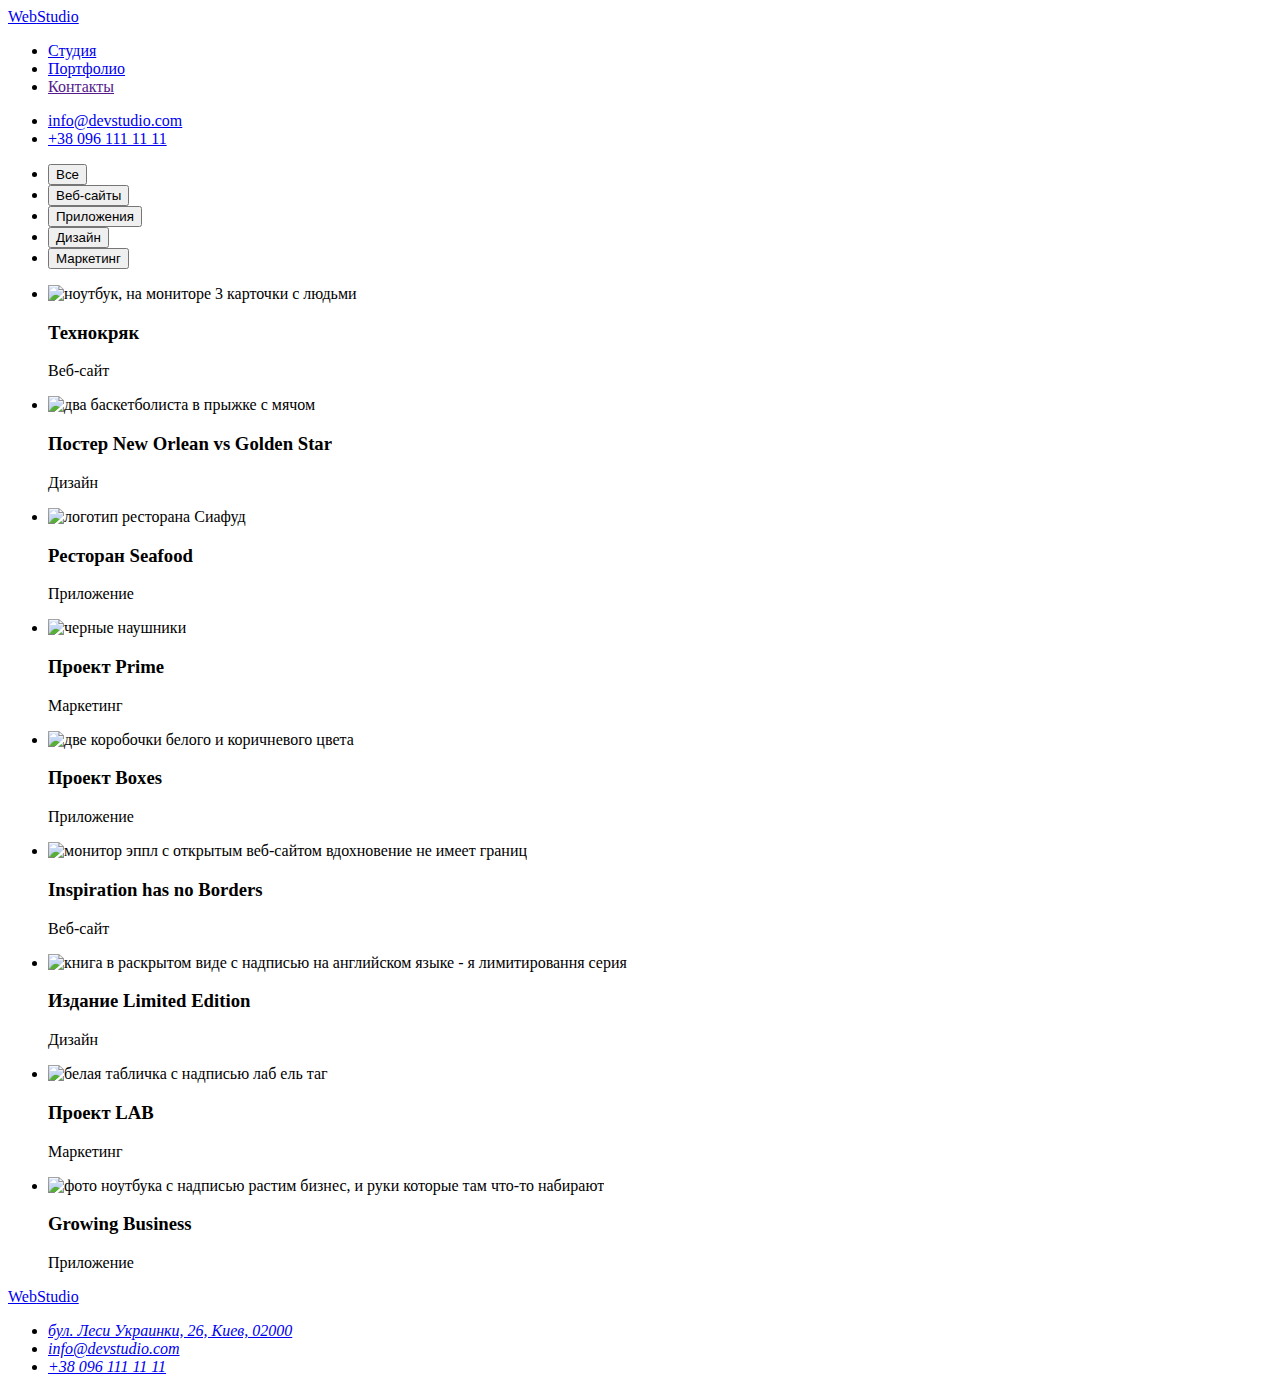
==== portfolio.html @ 6d4d5c62 "import" ====
<!DOCTYPE html>
<html lang="en">
<head>
    <meta charset="UTF-8">
    <meta http-equiv="X-UA-Compatible" content="IE=edge">
    <meta name="viewport" content="width=device-width, initial-scale=1.0">
    <title>Портфолио</title>
    <link rel="preconnect" href="https://fonts.gstatic.com">
    <link href="https://fonts.googleapis.com/css2?family=Raleway:wght@700&family=Roboto:wght@400;500;700;900&display=swap"
        rel="stylesheet">
    <link rel="stylesheet" href="https://cdnjs.cloudflare.com/ajax/libs/modern-normalize/1.0.0/modern-normalize.min.css"
        integrity="sha512-ISS7cAi1PEhQ8jnbJpJZMd29NlhNj4AWYyLOSp2CE/CsHxTCu+r+t0D2yoJudVrd0/8fTVPUVDzY5Tvli75u/g=="
        crossorigin="anonymous" />
    <link rel="stylesheet" href="./css/styles.css">
</head>
<body>
    <!--header-->
    <header class="main-header">
        <nav class="navigation">
            <a class="link logo" href="index.html" lang="en">
                Web<span lang="en" class="logo-black">Studio</span>
            </a>
            <ul class="list navigation-list">
                <li class="navigation-list-item">
                    <a class="link navigation-link" href="index.html">
                        Студия
                    </a>
                </li>
                <li class="navigation-list-item">
                    <a class="link navigation-link" href="portfolio.html">
                        <span class="active">Портфолио</span>
                    </a>
                </li>
                <li class="navigation-list-item">
                    <a class="link navigation-link" href="">
                        Контакты
                    </a>
                </li>
            </ul>
        </nav>
        <ul class="list address-head-list">
            <li class="address-list-head-item">
                <a class="link mail-link" href="mailto:info@devstudio.com">info@devstudio.com</a>
            </li>
            <li class="address-list-head-item">
                <a class="link tel-link" href="tel:+380961111111">+38 096 111 11 11</a>
            </li>
        </ul>
    </header>
    <!--main-->
    <main class="main">
        <section>
            <ul class="list">
                <li>
                    <button class="portfolio-btn link" type="button">Все</button>
                </li>
                <li>
                    <button class="portfolio-btn link" type="button">Веб-сайты</button>
                </li>
                <li>
                    <button class="portfolio-btn link" type="button">Приложения</button>
                </li>
                <li>
                    <button class="portfolio-btn link" type="button">Дизайн</button>
                </li>
                <li>
                    <button class="portfolio-btn link" type="button">Маркетинг</button>
                </li>
            </ul>
            <ul>
                <li class="list">
                    <img src="images\portfolio\proj1.jpg"
                        alt="ноутбук, на мониторе 3 карточки с людьми" width="370" height="294">
                    <h3 class="pf-project-title">Технокряк</h3>
                    <p class="pf-projects">Веб-сайт</p>
                </li>
                <li class="list">
                    <img src="images\portfolio\proj2.jpg"
                        alt="два баскетболиста в прыжке с мячом" width="370" height="294">
                    <h3 class="pf-project-title">Постер <span lang="en">New Orlean vs Golden Star</span></h3>
                    <p class="pf-projects">Дизайн</p>
                </li>
                <li class="list">
                    <img src="images\portfolio\proj3.jpg" alt="логотип ресторана Сиафуд" width="370" height="294">
                    <h3 class="pf-project-title">Ресторан <span lang="en">Seafood</span></h3>
                    <p class="pf-projects">Приложение</p>
                </li>
                <li class="list">
                    <img src="images\portfolio\proj4.jpg" alt="черные наушники" width="370" height="294">
                    <h3 class="pf-project-title">Проект <span lang="en">Prime</span></h3>
                    <p class="pf-projects">Маркетинг</p>
                </li>
                <li class="list">
                    <img src="images\portfolio\proj5.jpg" alt="две коробочки белого и коричневого цвета" width="370"
                        height="294">
                    <h3 class="pf-project-title">Проект <span lang="en">Boxes</span></h3>
                    <p class="pf-projects">Приложение</p>
                </li>
                <li class="list">
                    <img src="images\portfolio\proj6.jpg" alt="монитор эппл с открытым веб-сайтом вдохновение не имеет границ" width="370"
                        height="294">
                    <h3 class="pf-project-title" lang="en">Inspiration has no Borders</h3>
                    <p class="pf-projects">Веб-сайт</p>
                </li>
                <li class="list">
                    <img src="images\portfolio\proj7.jpg"
                        alt="книга в раскрытом виде с надписью на английском языке - я лимитировання серия" width="370"
                        height="294">
                    <h3 class="pf-project-title">Издание <span lang="en">Limited Edition</span></h3>
                    <p class="pf-projects">Дизайн</p>
                </li>
                <li class="list">
                    <img src="images\portfolio\proj8.jpg" alt="белая табличка с надписью лаб ель таг" width="370" height="294">
                    <h3 class="pf-project-title">Проект <span lang="en">LAB</span></h3>
                    <p class="pf-projects">Маркетинг</p>
                </li>
                <li class="list">
                    <img src="images\portfolio\proj9.jpg" alt="фото ноутбука с надписью растим бизнес, и руки которые там что-то набирают" width="370"
                        height="294">
                    <h3 class="pf-project-title" lang="en">Growing Business</h3>
                    <p class="pf-projects">Приложение</p>
                </li>
            </ul>

         </section>
    </main>
    <!-- footer-->
    <footer class="footer">
        <a class="link logo" href="index.html" lang="en">
            Web<span lang="en" class="logo-white">Studio</span>
            <address class="address address-footer">
                <ul class="list address-footer-link">
                    <li class="address-footer-link-item">
                        <a class="link footer-address" href="https://goo.gl/maps/hfsAwoGieSm13fya9" target="_blank"
                            rel="noopener noreferrer">бул. Леси Украинки, 26, Киев, 02000</a>
                    </li>
                    <li class="address-footer-link-item">
                        <a class="link footer-mail-link" href="mailto:info@example.com" lang="en">info@devstudio.com</a>
                    </li>
                    <li class="address-footer-link-item">
                        <a class="link footer-tel-link" href="tel:+380991111111">+38 096 111 11 11</a>
                    </li>
                </ul>
            </address>
    </footer>
</body>
</html>
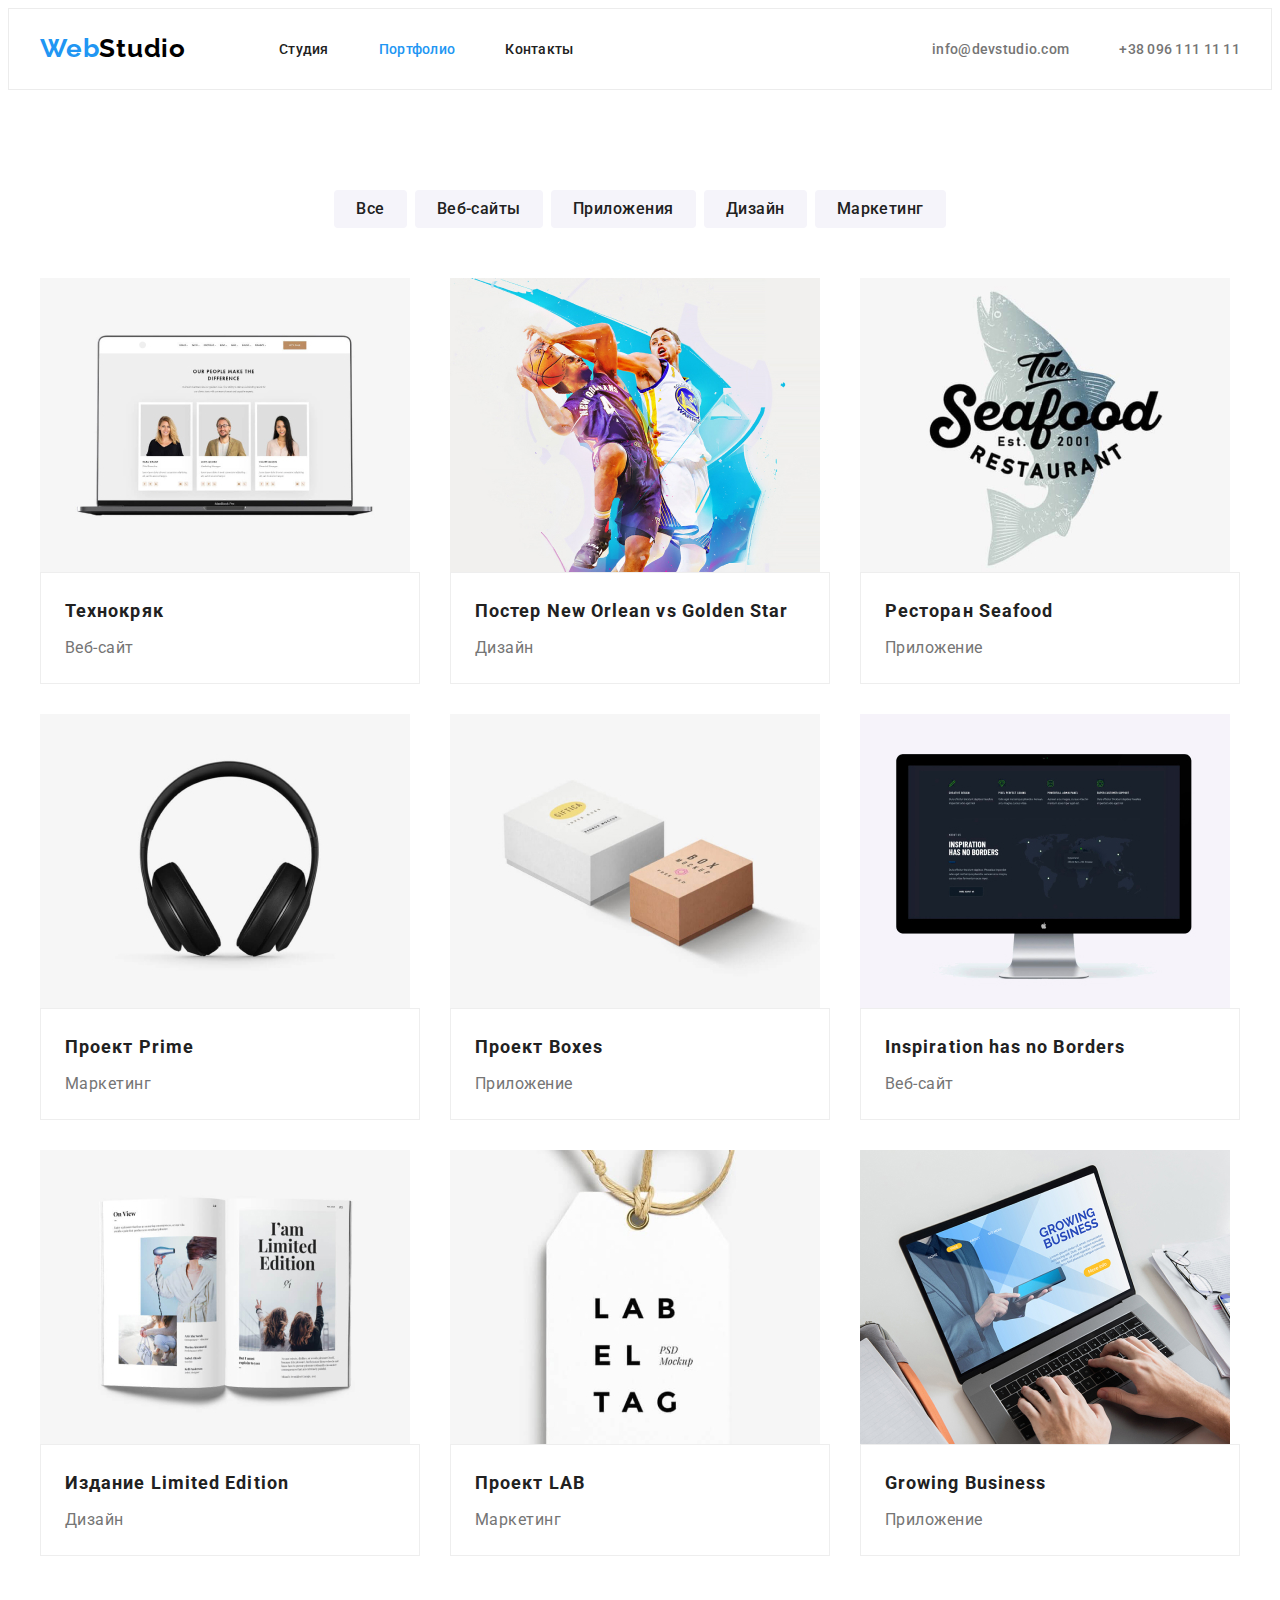
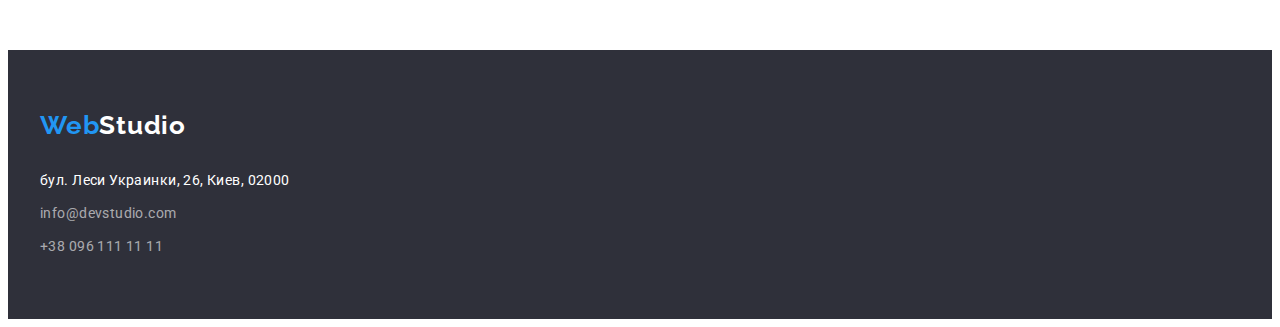
==== commit fa95af6e: "update submit1" ====
--- a/portfolio.html
+++ b/portfolio.html
@@ -16,132 +16,149 @@
 <body>
     <!--header-->
     <header class="main-header">
-        <nav class="navigation">
-            <a class="link logo" href="index.html" lang="en">
-                Web<span lang="en" class="logo-black">Studio</span>
-            </a>
-            <ul class="list navigation-list">
-                <li class="navigation-list-item">
-                    <a class="link navigation-link" href="index.html">
-                        Студия
-                    </a>
+        <div class="container">
+            <nav class="navigation">
+                <a class="link logo" href="index.html" lang="en">
+                    Web<span lang="en" class="logo-black">Studio</span>
+                </a>
+                <ul class="list navigation-list">
+                    <li class="navigation-list-item">
+                        <a class="link navigation-link" href="index.html">
+                            Студия
+                        </a>
+                    </li>
+                    <li class="navigation-list-item">
+                        <a class="link navigation-link" href="portfolio.html">
+                            <span class="active">Портфолио</span>
+                                                    </a>
+                    </li>
+                    <li class="navigation-list-item">
+                        <a class="link navigation-link" href="">
+                            Контакты
+                        </a>
+                    </li>
+                </ul>
+            </nav>
+            <ul class="list address-head-list">
+                <li class="address-list-head-item">
+                    <a class="link contact-link mail-link" href="mailto:info@devstudio.com">info@devstudio.com</a>
                 </li>
-                <li class="navigation-list-item">
-                    <a class="link navigation-link" href="portfolio.html">
-                        <span class="active">Портфолио</span>
-                    </a>
-                </li>
-                <li class="navigation-list-item">
-                    <a class="link navigation-link" href="">
-                        Контакты
-                    </a>
+                <li class="address-list-head-item">
+                    <a class="link contact-link tel-link" href="tel:+380961111111">+38 096 111 11 11</a>
                 </li>
             </ul>
-        </nav>
-        <ul class="list address-head-list">
-            <li class="address-list-head-item">
-                <a class="link mail-link" href="mailto:info@devstudio.com">info@devstudio.com</a>
-            </li>
-            <li class="address-list-head-item">
-                <a class="link tel-link" href="tel:+380961111111">+38 096 111 11 11</a>
-            </li>
-        </ul>
+        </div>
     </header>
     <!--main-->
     <main class="main">
-        <section>
-            <ul class="list">
-                <li>
-                    <button class="portfolio-btn link" type="button">Все</button>
-                </li>
-                <li>
-                    <button class="portfolio-btn link" type="button">Веб-сайты</button>
-                </li>
-                <li>
-                    <button class="portfolio-btn link" type="button">Приложения</button>
-                </li>
-                <li>
-                    <button class="portfolio-btn link" type="button">Дизайн</button>
-                </li>
-                <li>
-                    <button class="portfolio-btn link" type="button">Маркетинг</button>
-                </li>
-            </ul>
-            <ul>
-                <li class="list">
-                    <img src="images\portfolio\proj1.jpg"
-                        alt="ноутбук, на мониторе 3 карточки с людьми" width="370" height="294">
-                    <h3 class="pf-project-title">Технокряк</h3>
-                    <p class="pf-projects">Веб-сайт</p>
-                </li>
-                <li class="list">
-                    <img src="images\portfolio\proj2.jpg"
-                        alt="два баскетболиста в прыжке с мячом" width="370" height="294">
-                    <h3 class="pf-project-title">Постер <span lang="en">New Orlean vs Golden Star</span></h3>
-                    <p class="pf-projects">Дизайн</p>
-                </li>
-                <li class="list">
-                    <img src="images\portfolio\proj3.jpg" alt="логотип ресторана Сиафуд" width="370" height="294">
-                    <h3 class="pf-project-title">Ресторан <span lang="en">Seafood</span></h3>
-                    <p class="pf-projects">Приложение</p>
-                </li>
-                <li class="list">
-                    <img src="images\portfolio\proj4.jpg" alt="черные наушники" width="370" height="294">
-                    <h3 class="pf-project-title">Проект <span lang="en">Prime</span></h3>
-                    <p class="pf-projects">Маркетинг</p>
-                </li>
-                <li class="list">
-                    <img src="images\portfolio\proj5.jpg" alt="две коробочки белого и коричневого цвета" width="370"
-                        height="294">
-                    <h3 class="pf-project-title">Проект <span lang="en">Boxes</span></h3>
-                    <p class="pf-projects">Приложение</p>
-                </li>
-                <li class="list">
-                    <img src="images\portfolio\proj6.jpg" alt="монитор эппл с открытым веб-сайтом вдохновение не имеет границ" width="370"
-                        height="294">
-                    <h3 class="pf-project-title" lang="en">Inspiration has no Borders</h3>
-                    <p class="pf-projects">Веб-сайт</p>
-                </li>
-                <li class="list">
-                    <img src="images\portfolio\proj7.jpg"
-                        alt="книга в раскрытом виде с надписью на английском языке - я лимитировання серия" width="370"
-                        height="294">
-                    <h3 class="pf-project-title">Издание <span lang="en">Limited Edition</span></h3>
-                    <p class="pf-projects">Дизайн</p>
-                </li>
-                <li class="list">
-                    <img src="images\portfolio\proj8.jpg" alt="белая табличка с надписью лаб ель таг" width="370" height="294">
-                    <h3 class="pf-project-title">Проект <span lang="en">LAB</span></h3>
-                    <p class="pf-projects">Маркетинг</p>
-                </li>
-                <li class="list">
-                    <img src="images\portfolio\proj9.jpg" alt="фото ноутбука с надписью растим бизнес, и руки которые там что-то набирают" width="370"
-                        height="294">
-                    <h3 class="pf-project-title" lang="en">Growing Business</h3>
-                    <p class="pf-projects">Приложение</p>
-                </li>
-            </ul>
-
-         </section>
+        <h1 class="visually-hidden">Portfolio</h1>
+            <section class="pf-section">
+                <div class="container">
+                    <ul class="list portfolio-btn-container">
+                        <li class="portfolio-btn-list">
+                            <button class="portfolio-btn link" type="button">Все</button>
+                        </li>
+                        <li class="portfolio-btn-list">
+                            <button class="portfolio-btn link" type="button">Веб-сайты</button>
+                        </li>
+                        <li class="portfolio-btn-list">
+                            <button class="portfolio-btn link" type="button">Приложения</button>
+                        </li>
+                        <li class="portfolio-btn-list">
+                            <button class="portfolio-btn link" type="button">Дизайн</button>
+                        </li>
+                        <li class="portfolio-btn-list">
+                            <button class="portfolio-btn link" type="button">Маркетинг</button>
+                        </li>
+                    </ul>
+                    <ul class="pf-project-container">
+                        <li class="list pf-pj-list">
+                            <img class="pf-img" src="images\portfolio\proj1.jpg" alt="ноутбук, на мониторе 3 карточки с людьми" width="370" height="294">
+                                <div class="pf-project-format">
+                                    <h2 class="pf-project-title">Технокряк</h3>
+                                    <p class="pf-projects">Веб-сайт</p>
+                                </div>
+                        </li>
+                        <li class="list pf-pj-list">
+                            <img class="pf-img" src="images\portfolio\proj2.jpg" alt="два баскетболиста в прыжке с мячом" width="370" height="294">
+                                <div class="pf-project-format">
+                                    <h2 class="pf-project-title">Постер <span lang="en">New Orlean vs Golden Star</span></h3>
+                                    <p class="pf-projects">Дизайн</p>   
+                                </div>
+                        </li>
+                        <li class="list pf-pj-list">
+                            <img class="pf-img" src="images\portfolio\proj3.jpg" alt="логотип ресторана Сиафуд" width="370" height="294">
+                                <div class="pf-project-format">
+                                    <h2 class="pf-project-title">Ресторан <span lang="en">Seafood</span></h3>
+                                    <p class="pf-projects">Приложение</p>
+                                </div>
+                        </li>
+                        <li class="list pf-pj-list">
+                            <img class="pf-img" src="images\portfolio\proj4.jpg" alt="черные наушники" width="370" height="294">
+                                <div class="pf-project-format">
+                                    <h2 class="pf-project-title">Проект <span lang="en">Prime</span></h3>
+                                    <p class="pf-projects">Маркетинг</p>
+                                </div>
+                        </li>
+                        <li class="list pf-pj-list">
+                            <img class="pf-img" src="images\portfolio\proj5.jpg" alt="две коробочки белого и коричневого цвета" width="370" height="294">
+                                <div class="pf-project-format">
+                                    <h2 class="pf-project-title">Проект <span lang="en">Boxes</span></h3>
+                                    <p class="pf-projects">Приложение</p>
+                                </div>
+                        </li>
+                        <li class="list pf-pj-list">
+                            <img class="pf-img" src="images\portfolio\proj6.jpg" alt="монитор эппл с открытым веб-сайтом вдохновение не имеет границ" width="370" height="294">
+                                <div class="pf-project-format">
+                                    <h2 class="pf-project-title" lang="en">Inspiration has no Borders</h3>
+                                    <p class="pf-projects">Веб-сайт</p>
+                                </div>
+                        </li>
+                        <li class="list pf-pj-list">
+                            <img class="pf-img" src="images\portfolio\proj7.jpg" alt="книга в раскрытом виде с надписью на английском языке - я лимитировання серия" width="370" height="294">
+                                <div class="pf-project-format">
+                                    <h2 class="pf-project-title">Издание <span lang="en">Limited Edition</span></h3>
+                                    <p class="pf-projects">Дизайн</p>
+                                </div>
+                        </li>
+                        <li class="list pf-pj-list">
+                            <img class="pf-img" src="images\portfolio\proj8.jpg" alt="белая табличка с надписью лаб ель таг" width="370" height="294">
+                                <div class="pf-project-format">
+                                    <h2 class="pf-project-title">Проект <span lang="en">LAB</span></h3>
+                                    <p class="pf-projects">Маркетинг</p>
+                                </div>
+                        </li>
+                        <li class="list pf-pj-list">
+                            <img class="pf-img" src="images\portfolio\proj9.jpg"
+                                alt="фото ноутбука с надписью растим бизнес, и руки которые там что-то набирают" width="370" height="294">
+                                <div class="pf-project-format">
+                                    <h2 class="pf-project-title" lang="en">Growing Business</h3>
+                                    <p class="pf-projects">Приложение</p>
+                                </div>
+                        </li>
+                    </ul>
+                </div>
+            </section>
     </main>
     <!-- footer-->
     <footer class="footer">
-        <a class="link logo" href="index.html" lang="en">
-            Web<span lang="en" class="logo-white">Studio</span>
-            <address class="address address-footer">
-                <ul class="list address-footer-link">
-                    <li class="address-footer-link-item">
-                        <a class="link footer-address" href="https://goo.gl/maps/hfsAwoGieSm13fya9" target="_blank"
-                            rel="noopener noreferrer">бул. Леси Украинки, 26, Киев, 02000</a>
-                    </li>
-                    <li class="address-footer-link-item">
-                        <a class="link footer-mail-link" href="mailto:info@example.com" lang="en">info@devstudio.com</a>
-                    </li>
-                    <li class="address-footer-link-item">
-                        <a class="link footer-tel-link" href="tel:+380991111111">+38 096 111 11 11</a>
-                    </li>
-                </ul>
-            </address>
+        <div class="container">
+            <a class="link logo-footer" href="index.html" lang="en">Web<span lang="en" class="logo-white">Studio</span>
+                <address class="address address-footer">
+                    <ul class="list address-footer-link">
+                        <li class="address-footer-link-item">
+                            <a class="link footer-address" href="https://goo.gl/maps/hfsAwoGieSm13fya9" target="_blank"
+                                rel="noopener noreferrer">бул. Леси Украинки, 26, Киев, 02000</a>
+                        </li>
+                        <li class="address-footer-link-item">
+                            <a class="link footer-mail-link" href="mailto:info@example.com" lang="en">info@devstudio.com</a>
+                        </li>
+                        <li class="address-footer-link-item">
+                            <a class="link footer-tel-link" href="tel:+380991111111">+38 096 111 11 11</a>
+                        </li>
+                    </ul>
+                </address>
+        </div>
     </footer>
 </body>
 </html>--- a/css/styles.css
+++ b/css/styles.css
@@ -0,0 +1,395 @@
+/*====================HTML=========================*/
+:root {
+  --main-font: "Roboto", sans-serif;
+  --secondary-font: "Raleway", sans-serif;
+  --accent-color: #2196f3;
+  --secondary-color: #757575;
+  --background-btn-color: #f5f4fa;
+  --header-background-color: #ffffff;
+  --footer-background-color: #2f303a;
+  --black-color: #000000;
+  --main-color: #212121;
+  --footer-mail-tel: rgba(255, 255, 255, 0.6);
+  --border-color: #ececec;
+  --pj-border-color: #eeeeee;
+}
+body {
+  font-family: var(--main-font);
+}
+.active {
+  color: var(--accent-color);
+}
+.link {
+  text-decoration: none;
+}
+.list {
+  list-style: none;
+}
+h1,
+h2,
+h3,
+h4,
+h5,
+h6,
+p,
+ul,
+ol {
+  margin: 0px;
+  padding: 0px;
+}
+.container {
+  width: 1200px;
+  margin: 0 auto;
+  padding-left: 15px;
+  padding-right: 15px;
+}
+/*====================end HTML=========================*/
+/*====================HEADER===========================*/
+.main-header {
+  background-color: var(--header-background-color);
+  padding-top: 24px;
+  padding-bottom: 25px;
+  border: 1px solid var(--border-color);
+}
+.main-header .container {
+  display: flex;
+  align-items: center;
+}
+.navigation {
+  display: flex;
+  align-items: center;
+}
+.navigation-list {
+  display: flex;
+  align-items: center;
+}
+.navigation-list-item:not(:last-child) {
+  margin-right: 50px;
+}
+.navigation-link {
+  font-weight: 500;
+  font-size: 14px;
+  line-height: 1.14;
+  letter-spacing: 0.02em;
+  color: var(--main-color);
+  padding-top: 32px;
+  padding-bottom: 32px;
+}
+.navigation-link:hover,
+.navigation-link:focus {
+  color: var(--accent-color);
+}
+.mail-link,
+.tel-link {
+  font-weight: 500;
+  font-size: 14px;
+  line-height: 1.14;
+  letter-spacing: 0.02em;
+  color: var(--secondary-color);
+}
+.contact-link:hover,
+.contact-link:focus {
+  color: var(--accent-color);
+}
+.address-head-list {
+  display: flex;
+  align-items: center;
+  margin-left: auto;
+}
+.address-list-head-item:not(:last-child) {
+  margin-right: 50px;
+}
+.logo {
+  font-family: var(--secondary-font);
+  font-weight: 700;
+  font-size: 26px;
+  line-height: 1.19;
+  letter-spacing: 0.03em;
+  color: var(--accent-color);
+  margin-right: 93px;
+}
+/*====================end HEADER===========================*/
+/*====================HERO SECTION===========================*/
+.hero-section {
+  background-color: var(--footer-background-color);
+  text-align: center;
+  padding-top: 0px;
+  padding-bottom: 0px;
+}
+.hero-section .container {
+  padding-top: 200px;
+  padding-bottom: 200px;
+}
+.hero-head {
+  font-weight: 900;
+  font-size: 44px;
+  line-height: 1.5;
+  letter-spacing: 0.06em;
+  text-transform: uppercase;
+  color: var(--header-background-color);
+  width: 696px;
+  height: 120px;
+  margin: 0 auto;
+  margin-bottom: 30px;
+}
+.modal-btn {
+  font-family: var(--main-font);
+  display: inline-block;
+  min-width: 200px;
+  padding: 12px 32px;
+  background: var(--accent-color);
+  box-shadow: 0px 4px 4px rgba(0, 0, 0, 0.15);
+  border-radius: 4px;
+  font-weight: 700;
+  font-size: 16px;
+  line-height: 1.87;
+  letter-spacing: 0.06em;
+  cursor: pointer;
+  color: var(--header-background-color);
+  background-color: var(--accent-color);
+}
+/*====================end HERO SECTION===========================*/
+/*====================ABOUT SECTION===========================*/
+.about {
+  padding-bottom: 47px;
+  padding-top: 94px;
+}
+
+.benefits-item {
+  width: 270px;
+}
+
+.benefits-item:not(:last-child) {
+  margin-right: 30px;
+}
+.title-benefit {
+  font-weight: 700;
+  font-size: 14px;
+  line-height: 1.14;
+  letter-spacing: 0.03em;
+  text-transform: uppercase;
+  color: var(--main-color);
+  margin-bottom: 10px;
+}
+.benefits-about {
+  font-weight: normal;
+  font-size: 14px;
+  line-height: 1.71;
+  letter-spacing: 0.03em;
+  color: var(--secondary-color);
+  width: 270px;
+}
+.about .container .list {
+  display: flex;
+  align-items: center;
+}
+/*====================end ABOUT SECTION===========================*/
+/*====================WHAT WE DO SECTION===========================*/
+.img-wht-we-do {
+  display: block;
+}
+.we-do-section {
+  padding-top: 47px;
+  padding-bottom: 94px;
+}
+.title {
+  font-weight: 700;
+  font-size: 36px;
+  line-height: 1.16;
+  text-align: center;
+  letter-spacing: 0.03em;
+  color: var(--main-color);
+  margin-bottom: 50px;
+}
+.we-do-list {
+  display: flex;
+  align-items: center;
+  margin-right: -30px;
+  margin-top: -30px;
+}
+.we-do-list-item {
+  flex-basis: calc(100% / 3 - 30px);
+  margin-right: 30px;
+  margin-top: 30px;
+}
+/*====================end WHAT WE DO SECTION===========================*/
+/*====================OUR TEAM SECTION===========================*/
+.our-team {
+  display: block;
+}
+.our-team-section {
+  background-color: var(--background-btn-color);
+  padding-top: 94px;
+  padding-bottom: 94px;
+}
+
+.logo-black {
+  color: var(--black-color);
+}
+.logo-white {
+  color: var(--header-background-color);
+}
+.our-team-name {
+  font-weight: 500;
+  font-size: 16px;
+  line-height: 1.18;
+  text-align: center;
+  letter-spacing: 0.03em;
+  color: var(--main-color);
+  margin-bottom: 10px;
+}
+.our-team-list {
+  display: flex;
+  align-items: center;
+  margin-top: -30px;
+  margin-right: -30px;
+}
+.our-team-list-item {
+  flex-basis: calc(100% / 4 - -30px);
+  margin-top: 30px;
+  margin-right: 30px;
+  background-color: var(--header-background-color);
+}
+.our-team-card-format {
+  padding-bottom: 30px;
+  padding-top: 30px;
+  padding-left: 20px;
+  padding-right: 20px;
+}
+.our-team-duty {
+  font-weight: 400;
+  font-size: 16px;
+  line-height: 1.18;
+  text-align: center;
+  letter-spacing: 0.03em;
+  color: var(--secondary-color);
+}
+/*====================end OUR TEAM SECTION===========================*/
+/*====================PORTFOLIO===========================*/
+.pf-img {
+  display: block;
+}
+.portfolio-btn {
+  font-family: var(--main-font);
+  font-weight: 500;
+  font-size: 16px;
+  line-height: 1.62;
+  text-align: center;
+  letter-spacing: 0.03em;
+  color: var(--main-color);
+  cursor: pointer;
+  background-color: var(--background-btn-color);
+  border: none;
+  padding: 6px 22px;
+  border-radius: 4px;
+}
+.portfolio-btn-container {
+  display: flex;
+  align-items: center;
+  justify-content: center;
+  margin-bottom: 50px;
+}
+.portfolio-btn-list:not(:last-child) {
+  margin-right: 8px;
+}
+.pf-section {
+  padding-top: 100px;
+  padding-bottom: 94px;
+  margin: 0 auto;
+}
+.visually-hidden {
+  position: absolute !important;
+  clip: rect(1px 1px 1px 1px); /* IE6, IE7 */
+  clip: rect(1px, 1px, 1px, 1px);
+  padding: 0 !important;
+  border: 0 !important;
+  height: 1px !important;
+  width: 1px !important;
+  overflow: hidden;
+}
+.pf-project-container {
+  display: flex;
+  flex-wrap: wrap;
+  margin-right: -30px;
+  margin-top: -30px;
+}
+.pf-pj-list {
+  flex-basis: calc(100% / 3 - 30px);
+  width: 370px;
+  margin-right: 30px;
+  margin-top: 30px;
+}
+.pf-project-format {
+  padding: 20px 24px;
+  border: 1px solid var(--pj-border-color);
+}
+.portfolio-btn:hover,
+.portfolio-btn:focus {
+  color: var(--header-background-color);
+  background-color: var(--accent-color);
+}
+
+.pf-project-title {
+  width: 322px;
+  height: 36px;
+  font-weight: 700;
+  font-size: 18px;
+  line-height: 2;
+  letter-spacing: 0.06em;
+  color: var(--main-color);
+  margin-bottom: 4px;
+}
+
+.pf-projects {
+  font-weight: 400;
+  font-size: 16px;
+  line-height: 1.87;
+  letter-spacing: 0.03em;
+  color: var(--secondary-color);
+  width: 322px;
+  height: 30px;
+}
+/*====================end PORTFOLIO===========================*/
+/*====================FOOTER===========================*/
+.footer {
+  background-color: var(--footer-background-color);
+  padding-top: 60px;
+  padding-bottom: 60px;
+}
+.address {
+  font-style: normal;
+  margin-top: 20px;
+}
+.address-footer-link {
+  display: flex;
+  flex-direction: column;
+  justify-content: flex-start;
+  align-items: flex-start;
+}
+.footer-address {
+  font-weight: normal;
+  font-size: 14px;
+  line-height: 1.71;
+  letter-spacing: 0.03em;
+  color: var(--header-background-color);
+}
+.address-footer-link-item:not(:last-child) {
+  margin-bottom: 9px;
+}
+.logo-footer {
+  font-family: var(--secondary-font);
+  font-style: normal;
+  font-weight: 700;
+  font-size: 26px;
+  line-height: 1.19;
+  letter-spacing: 0.03em;
+  color: var(--accent-color);
+}
+.footer-mail-link,
+.footer-tel-link {
+  font-weight: normal;
+  font-size: 14px;
+  line-height: 1.71;
+  letter-spacing: 0.03em;
+  color: var(--footer-mail-tel);
+}
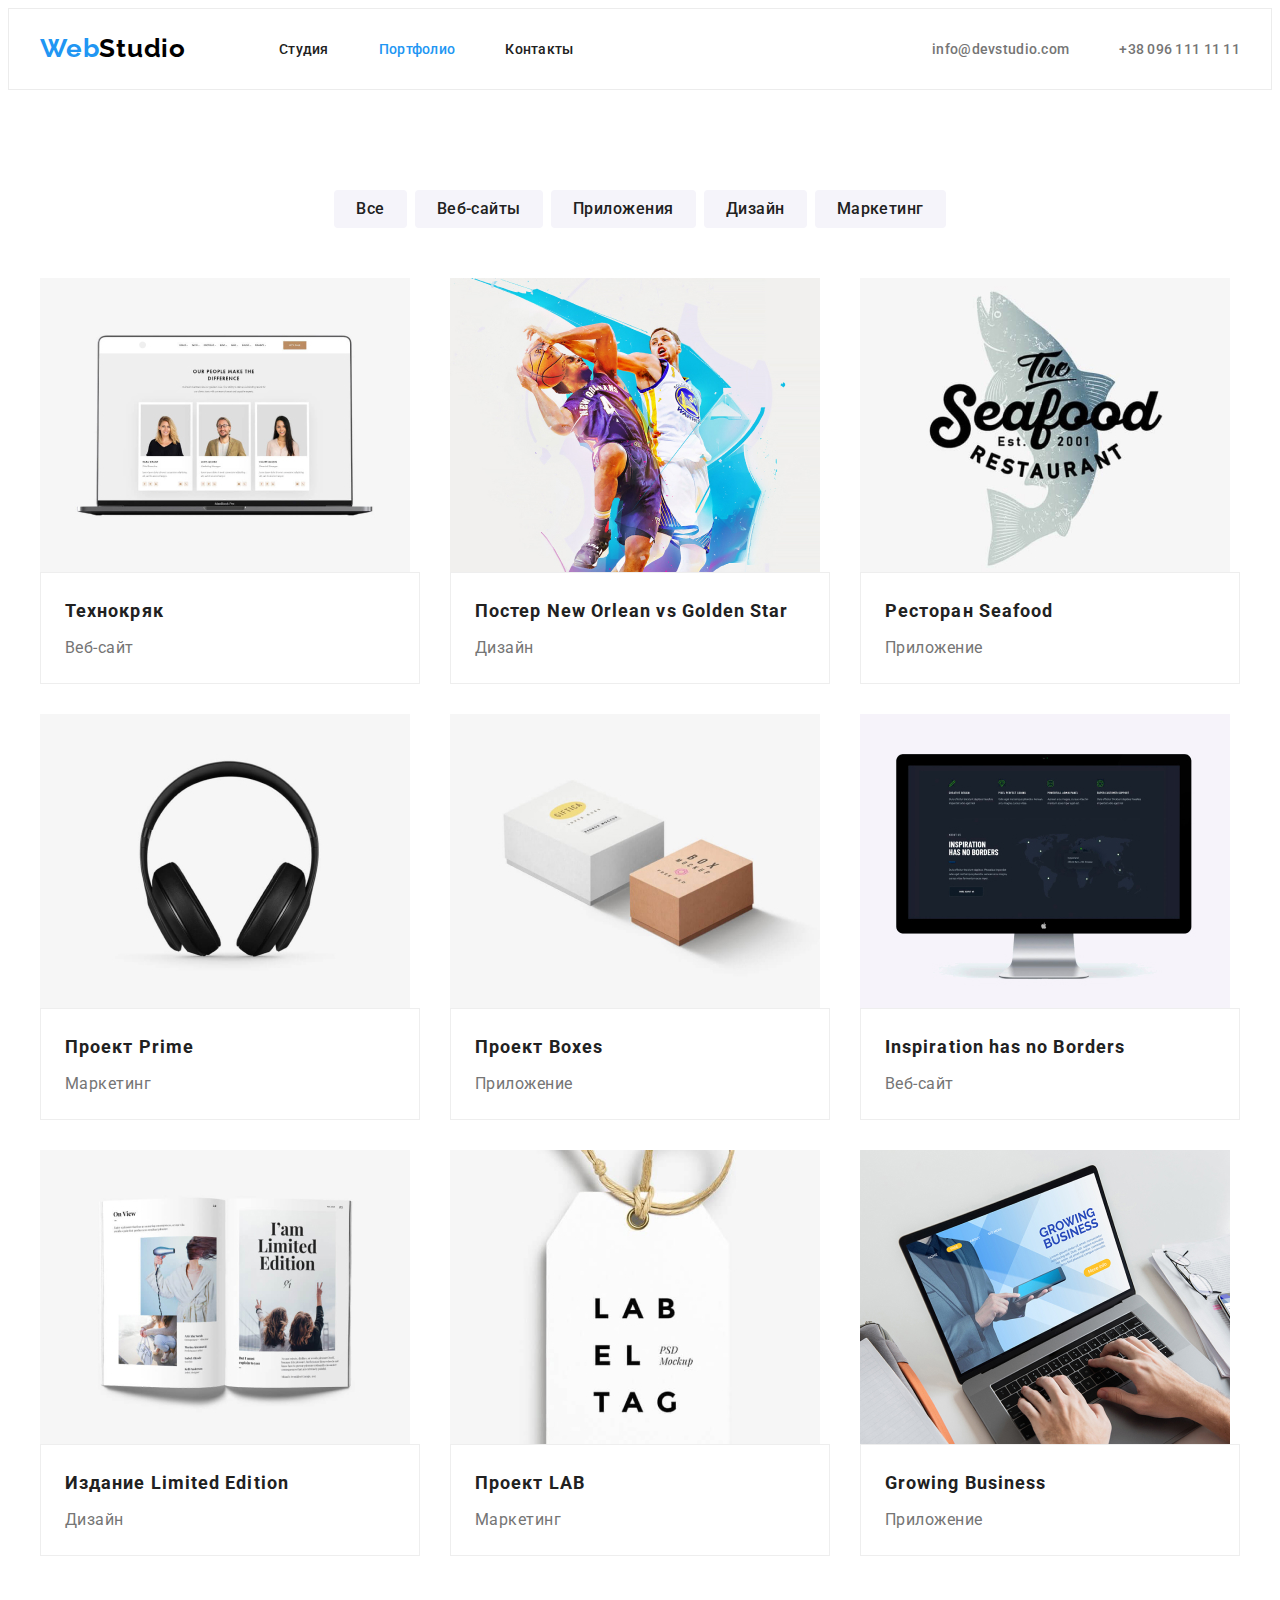
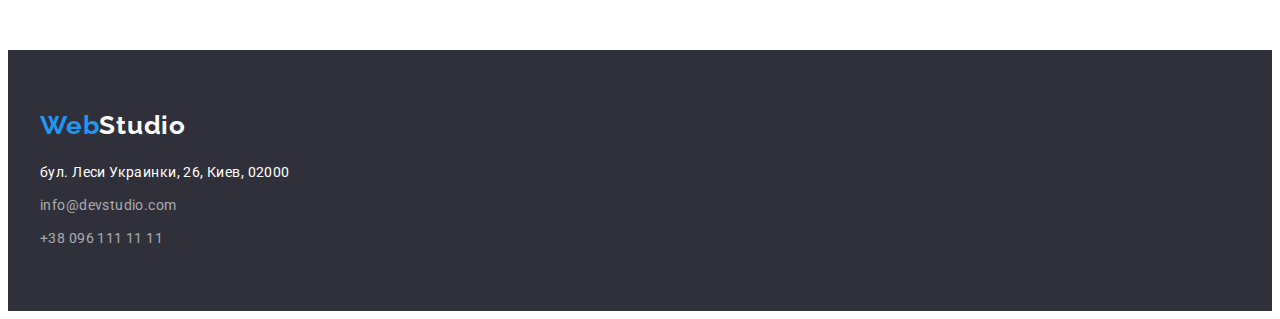
==== commit 5968378b: "update link fix" ====
--- a/portfolio.html
+++ b/portfolio.html
@@ -143,7 +143,7 @@
     <!-- footer-->
     <footer class="footer">
         <div class="container">
-            <a class="link logo-footer" href="index.html" lang="en">Web<span lang="en" class="logo-white">Studio</span>
+            <a class="link logo-footer" href="index.html" lang="en">Web<span lang="en" class="logo-white">Studio</span></a>
                 <address class="address address-footer">
                     <ul class="list address-footer-link">
                         <li class="address-footer-link-item">
